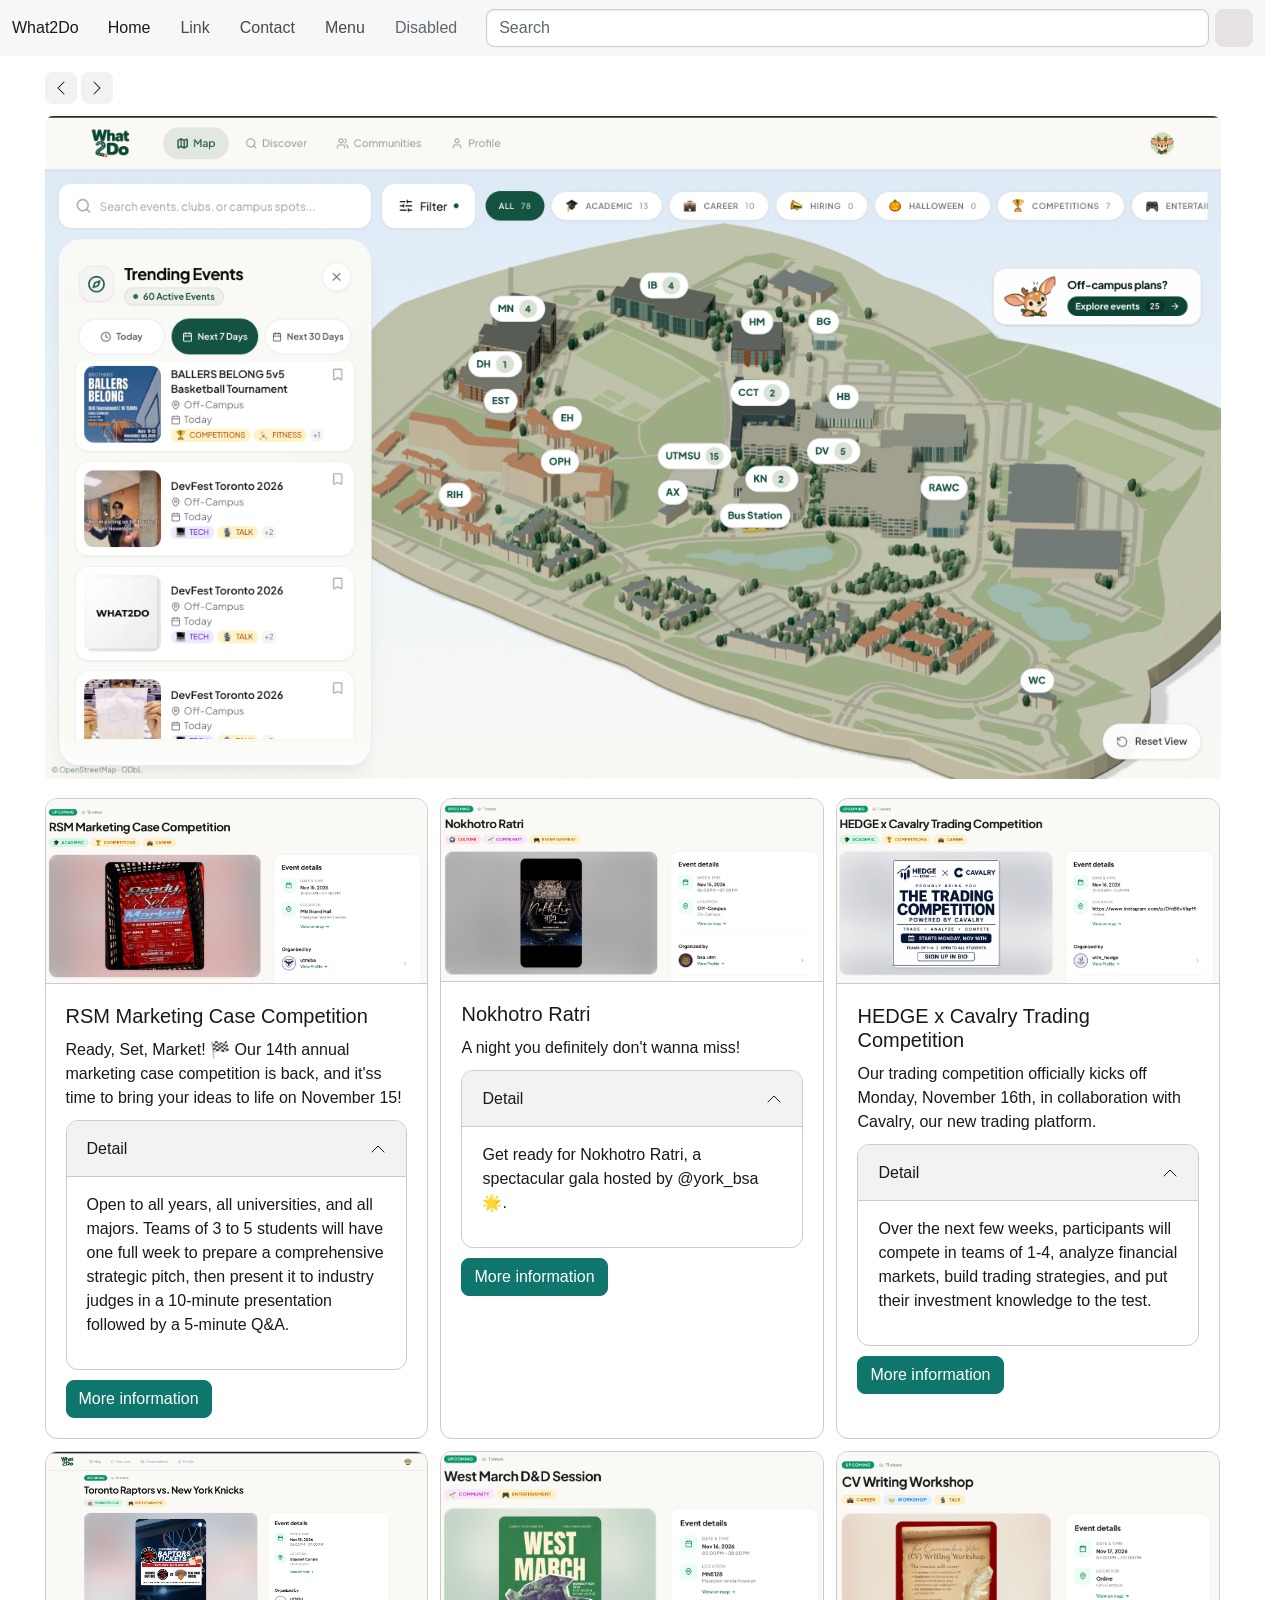
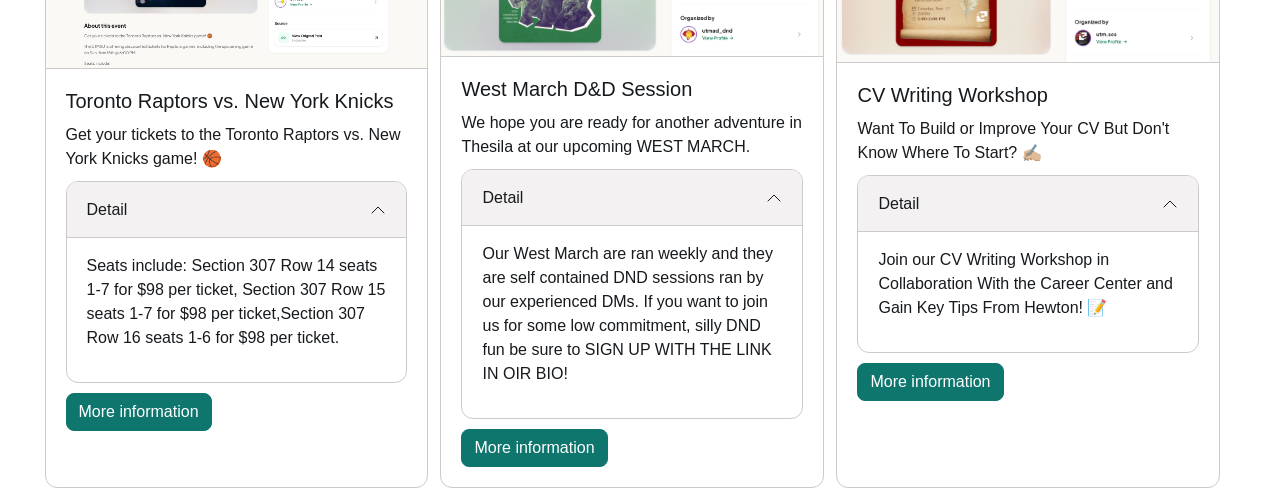
==== index.html @ e77eb095 "v16" ====
<!DOCTYPE html>
<html lang="en">
<head>
    <meta charset="UTF-8">
    <meta name="viewport" content="width=device-width, initial-scale=1.0">
    <link rel="stylesheet" href="css/bootstrap.min.css">
    <link rel="stylesheet" href="css/style.css">
    <script type="module" src="js/bootstrap.bundle.min.js"></script>
    <title>Lab6 What2do-Home</title>
</head>
<body>
    <nav class="navbar md:navbar-expand bg-1">
  <div class="container-fluid">
    <a class="navbar-brand" href="#">What2Do</a>
    <button class="btn-icon navbar-toggler" type="button" data-bs-toggle="drawer" data-bs-target="#navbarDrawer" aria-controls="navbarDrawer" aria-expanded="false" aria-label="Toggle navigation">
      <span class="navbar-toggler-icon" aria-hidden="true"></span>
    </button>
    <dialog class="drawer drawer-end" tabindex="-1" id="navbarDrawer" aria-labelledby="navbarDrawerLabel">
      <div class="drawer-header">
        <h5 class="drawer-title" id="navbarDrawerLabel">Menu</h5>
        <button type="button" class="btn-close" data-bs-dismiss="drawer" aria-label="Close"></button>
      </div>
      <div class="drawer-body mb-2 md:mb-0">
        <ul class="nav navbar-nav me-auto">
          <li class="nav-item">
            <a class="nav-link active" aria-current="page" href="index.html">Home</a>
          </li>
          <li class="nav-item">
            <a class="nav-link" href="#">Link</a>
          </li>
          <li class="nav-item">
            <a class="nav-link" href="contact.html">Contact</a>
          </li>
          <li class="nav-item">
            <button class="nav-link" type="button" data-bs-toggle="menu" aria-expanded="false">
              Menu
            </button>
            <div class="menu">
              <a class="menu-item" href="#">Action</a>
              <a class="menu-item" href="#">Another action</a>
              <hr class="menu-divider">
              <a class="menu-item" href="#">Something else here</a>
            </div>
          </li>
          <li class="nav-item">
            <a class="nav-link disabled" aria-disabled="true">Disabled</a>
          </li>
        </ul>
        <form class="hstack gap-2" role="search">
          <input class="form-control" type="search" placeholder="Search" aria-label="Search"/>
          <button class="btn-solid btn-icon theme-secondary" type="submit">
            <svg class="bi" width="16" height="16"><use href="#search" /></svg>
          </button>
        </form>
      </div>
    </dialog>
  </div>
</nav>

<div class="container mt-5">
  <div id="carouselStacked" class="carousel slide">
    <div class="d-flex justify-content-between align-items-center"><div>
        <button class="btn-icon btn-sm" type="button" data-bs-target="#carouselStacked" data-bs-slide="prev">
          <span class="carousel-icon-prev" aria-hidden="true"></span>
          <span class="visually-hidden">Previous</span>
        </button>
        <button class="btn-icon btn-sm" type="button" data-bs-target="#carouselStacked" data-bs-slide="next">
          <span class="carousel-icon-next" aria-hidden="true"></span>
          <span class="visually-hidden">Next</span>
        </button>
    </div>
  </div>
    <div class="carousel-inner rounded-5">
      <div class="carousel-item active">
        <img src="images/home.png" class="d-block w-100" alt="homepage of the website.">
      </div>
      <div class="carousel-item">
        <img src="images/club.png" class="d-block w-100" alt="event happening in DH.">
      </div>
      <div class="carousel-item">
        <img src="images/info.png" class="d-block w-100" alt="more information about the club event.">
      </div>
    </div>
  </div>
</div>

<div class="container mt-5">
  <div class="row g-4">
    <div class="col-12 md:col-6 lg:col-4">
      <section class="card h-100">
        <img src="images/club1.png" class="card-img-top" alt="more detail page of club1">
        <div class="card-body d-flex flex-column">
          <h4 class="card-title">RSM Marketing Case Competition</h4>
          <p class="card-text">Ready, Set, Market! 🏁 Our 14th annual marketing case competition is back, and it'ss time to bring your ideas to life on November 15!</p>
          
          <div class="accordion">
              <details class="accordion-item" name="card1" open>
                <summary class="accordion-header">
                  Detail
                  <svg class="accordion-icon" xmlns="http://www.w3.org/2000/svg" viewBox="0 0 16 16" fill="none" stroke="currentColor" stroke-linecap="round" stroke-linejoin="round"><path d="m2 5 6 6 6-6"/></svg>
                </summary>
                <div class="accordion-body">
                  <p class="card-text">Open to all years, all universities, and all majors. Teams of 3 to 5 students will have one full week to prepare a comprehensive strategic pitch, then present it to industry judges in a 10-minute presentation followed by a 5-minute Q&A.</p>
                </div>
              </details>
          </div>

          <button type="button" class="btn-solid theme-primary" data-bs-toggle="dialog" data-bs-target="#exampleDialog1">More information</button>
            <dialog class="dialog" id="Dialog1">
              <div class="dialog-header">
                <h1 class="dialog-title">Club detail</h1>
                <button type="button" class="btn-close" data-bs-dismiss="dialog" aria-label="Close"></button>
              </div>
              <div class="dialog-body">
                <p>📅 November 15, 2026 👥 Teams of 3 to 5 ⏱ 10-minute pitch + 5-minute Q&A 📝 Register through the link in bio.</p>
              </div>
              <div class="dialog-footer">
                <button type="button" class="btn-solid theme-secondary" data-bs-dismiss="dialog">Close</button>
                <button type="button" class="btn-solid theme-primary">See details</button>
              </div>
            </dialog>
        </div>
      </section>
    </div>

    <div class="col-12 md:col-6 lg:col-4">
      <section class="card h-100">
        <img src="images/club2.png" class="card-img-top" alt="more detail page of club2">
        <div class="card-body d-flex flex-column">
          <h4 class="card-title">Nokhotro Ratri</h4>
          <p class="card-text">A night you definitely don't wanna miss!</p>
          
          <div class="accordion">
              <details class="accordion-item" name="card2" open>
                <summary class="accordion-header">
                  Detail
                  <svg class="accordion-icon" xmlns="http://www.w3.org/2000/svg" viewBox="0 0 16 16" fill="none" stroke="currentColor" stroke-linecap="round" stroke-linejoin="round"><path d="m2 5 6 6 6-6"/></svg>
                </summary>
                <div class="accordion-body">
                  <p class="card-text">Get ready for Nokhotro Ratri, a spectacular gala hosted by @york_bsa 🌟.</p>
                </div>
              </details>
          </div>

          <button type="button" class="btn-solid theme-primary" data-bs-toggle="dialog" data-bs-target="#exampleDialog2">More information</button>
            <dialog class="dialog" id="Dialog2">
              <div class="dialog-header">
                <h1 class="dialog-title">Club detail</h1>
                <button type="button" class="btn-close" data-bs-dismiss="dialog" aria-label="Close"></button>
              </div>
              <div class="dialog-body">
                <p>📅 November 15, 2026 🕕 6:00 PM - 12:00 AM 📍 Hungarian Canadian Cultural Centre.</p>
              </div>
              <div class="dialog-footer">
                <button type="button" class="btn-solid theme-secondary" data-bs-dismiss="dialog">Close</button>
                <button type="button" class="btn-solid theme-primary">See details</button>
              </div>
            </dialog>
        </div>
      </section>
    </div>

    <div class="col-12 md:col-6 lg:col-4">
      <section class="card h-100">
        <img src="images/club3.png" class="card-img-top" alt="more detail page of club3">
        <div class="card-body d-flex flex-column">
          <h4 class="card-title">HEDGE x Cavalry Trading Competition</h4>
          <p class="card-text">Our trading competition officially kicks off Monday, November 16th, in collaboration with Cavalry, our new trading platform.</p>
          
          <div class="accordion">
              <details class="accordion-item" name="card3" open>
                <summary class="accordion-header">
                  Detail
                  <svg class="accordion-icon" xmlns="http://www.w3.org/2000/svg" viewBox="0 0 16 16" fill="none" stroke="currentColor" stroke-linecap="round" stroke-linejoin="round"><path d="m2 5 6 6 6-6"/></svg>
                </summary>
                <div class="accordion-body">
                  <p class="card-text">Over the next few weeks, participants will compete in teams of 1-4, analyze financial markets, build trading strategies, and put their investment knowledge to the test.</p>
                </div>
              </details>
          </div>

          <button type="button" class="btn-solid theme-primary" data-bs-toggle="dialog" data-bs-target="#exampleDialog3">More information</button>
            <dialog class="dialog" id="Dialog3">
              <div class="dialog-header">
                <h1 class="dialog-title">Club detail</h1>
                <button type="button" class="btn-close" data-bs-dismiss="dialog" aria-label="Close"></button>
              </div>
              <div class="dialog-body">
                <p>A cash prize is up for grabs for the top performers.</p>
              </div>
              <div class="dialog-footer">
                <button type="button" class="btn-solid theme-secondary" data-bs-dismiss="dialog">Close</button>
                <button type="button" class="btn-solid theme-primary">See details</button>
              </div>
            </dialog>
        </div>
      </section>
    </div>

    <div class="col-12 md:col-6 lg:col-4">
      <section class="card h-100">
        <img src="images/club4.png" class="card-img-top" alt="more detail page of club4">
        <div class="card-body d-flex flex-column">
          <h4 class="card-title">Toronto Raptors vs. New York Knicks</h4>
          <p class="card-text">Get your tickets to the Toronto Raptors vs. New York Knicks game! 🏀</p>
          
          <div class="accordion">
              <details class="accordion-item" name="card4" open>
                <summary class="accordion-header">
                  Detail
                  <svg class="accordion-icon" xmlns="http://www.w3.org/2000/svg" viewBox="0 0 16 16" fill="none" stroke="currentColor" stroke-linecap="round" stroke-linejoin="round"><path d="m2 5 6 6 6-6"/></svg>
                </summary>
                <div class="accordion-body">
                  <p class="card-text">Seats include: Section 307 Row 14 seats 1-7 for $98 per ticket, Section 307 Row 15 seats 1-7 for $98 per ticket,Section 307 Row 16 seats 1-6 for $98 per ticket.</p>
                </div>
              </details>
          </div>

          <button type="button" class="btn-solid theme-primary" data-bs-toggle="dialog" data-bs-target="#exampleDialog4">More information</button>
            <dialog class="dialog" id="Dialog4">
              <div class="dialog-header">
                <h1 class="dialog-title">Club detail</h1>
                <button type="button" class="btn-close" data-bs-dismiss="dialog" aria-label="Close"></button>
              </div>
              <div class="dialog-body">
                <p>The UTMSU is offering discounted tickets for Raptors games, including the upcoming game on Sun. Nov 15th @ 6:00 PM.</p>
              </div>
              <div class="dialog-footer">
                <button type="button" class="btn-solid theme-secondary" data-bs-dismiss="dialog">Close</button>
                <button type="button" class="btn-solid theme-primary">See details</button>
              </div>
            </dialog>
        </div>
      </section>
    </div>

    <div class="col-12 md:col-6 lg:col-4">
      <section class="card h-100">
        <img src="images/club5.png" class="card-img-top" alt="more detail page of club5">
        <div class="card-body d-flex flex-column">
          <h4 class="card-title">West March D&D Session</h4>
          <p class="card-text">We hope you are ready for another adventure in Thesila at our upcoming WEST MARCH.</p>
          
          <div class="accordion">
              <details class="accordion-item" name="card5" open>
                <summary class="accordion-header">
                  Detail
                  <svg class="accordion-icon" xmlns="http://www.w3.org/2000/svg" viewBox="0 0 16 16" fill="none" stroke="currentColor" stroke-linecap="round" stroke-linejoin="round"><path d="m2 5 6 6 6-6"/></svg>
                </summary>
                <div class="accordion-body">
                  <p class="card-text">Our West March are ran weekly and they are self contained DND sessions ran by our experienced DMs. If you want to join us for some low commitment, silly DND fun be sure to SIGN UP WITH THE LINK IN OIR BIO!</p>
                </div>
              </details>
          </div>

          <button type="button" class="btn-solid theme-primary" data-bs-toggle="dialog" data-bs-target="#exampleDialog5">More information</button>
            <dialog class="dialog" id="Dialog5">
              <div class="dialog-header">
                <h1 class="dialog-title">Club detail</h1>
                <button type="button" class="btn-close" data-bs-dismiss="dialog" aria-label="Close"></button>
              </div>
              <div class="dialog-body">
                <p>Monday November 16th 5:00-8:00 pm Room: MN5128.</p>
              </div>
              <div class="dialog-footer">
                <button type="button" class="btn-solid theme-secondary" data-bs-dismiss="dialog">Close</button>
                <button type="button" class="btn-solid theme-primary">See details</button>
              </div>
            </dialog>
        </div>
      </section>
    </div>
    
    <div class="col-12 md:col-6 lg:col-4">
      <section class="card h-100">
        <img src="images/club6.png" class="card-img-top" alt="more detail page of club6">
        <div class="card-body d-flex flex-column">
          <h4 class="card-title">CV Writing Workshop</h4>
          <p class="card-text">Want To Build or Improve Your CV But Don't Know Where To Start? ✍🏼</p>
          
          <div class="accordion">
              <details class="accordion-item" name="card6" open>
                <summary class="accordion-header">
                  Detail
                  <svg class="accordion-icon" xmlns="http://www.w3.org/2000/svg" viewBox="0 0 16 16" fill="none" stroke="currentColor" stroke-linecap="round" stroke-linejoin="round"><path d="m2 5 6 6 6-6"/></svg>
                </summary>
                <div class="accordion-body">
                  <p class="card-text">Join our CV Writing Workshop in Collaboration With the Career Center and Gain Key Tips From Hewton! 📝</p>
                </div>
              </details>
          </div>

          <button type="button" class="btn-solid theme-primary" data-bs-toggle="dialog" data-bs-target="#exampleDialog6">More information</button>
            <dialog class="dialog" id="Dialog6">
              <div class="dialog-header">
                <h1 class="dialog-title">Club detail</h1>
                <button type="button" class="btn-close" data-bs-dismiss="dialog" aria-label="Close"></button>
              </div>
              <div class="dialog-body">
                <p>Register Now Using The Link in Bio ‼️</p>
              </div>
              <div class="dialog-footer">
                <button type="button" class="btn-solid theme-secondary" data-bs-dismiss="dialog">Close</button>
                <button type="button" class="btn-solid theme-primary">See details</button>
              </div>
            </dialog>
        </div>
      </section>
    </div>

  </div>
</div>

</body>
</html>
---- css/style.css ----
:root {
--bs-primary-bg: #0f766e;
--bs-primary-fg: #0f766e;
--bs-primary-fg-emphasis: #0a5249;
--bs-primary-border: #0f766e;
--bs-primary-focus-ring: #0f766e;
--bs-primary-contrast: #ffffff;
}
.btn-solid.theme-primary {
--bs-theme-bg: #0f766e;
--bs-theme-border: #0f766e;
--bs-theme-contrast: #ffffff;
}
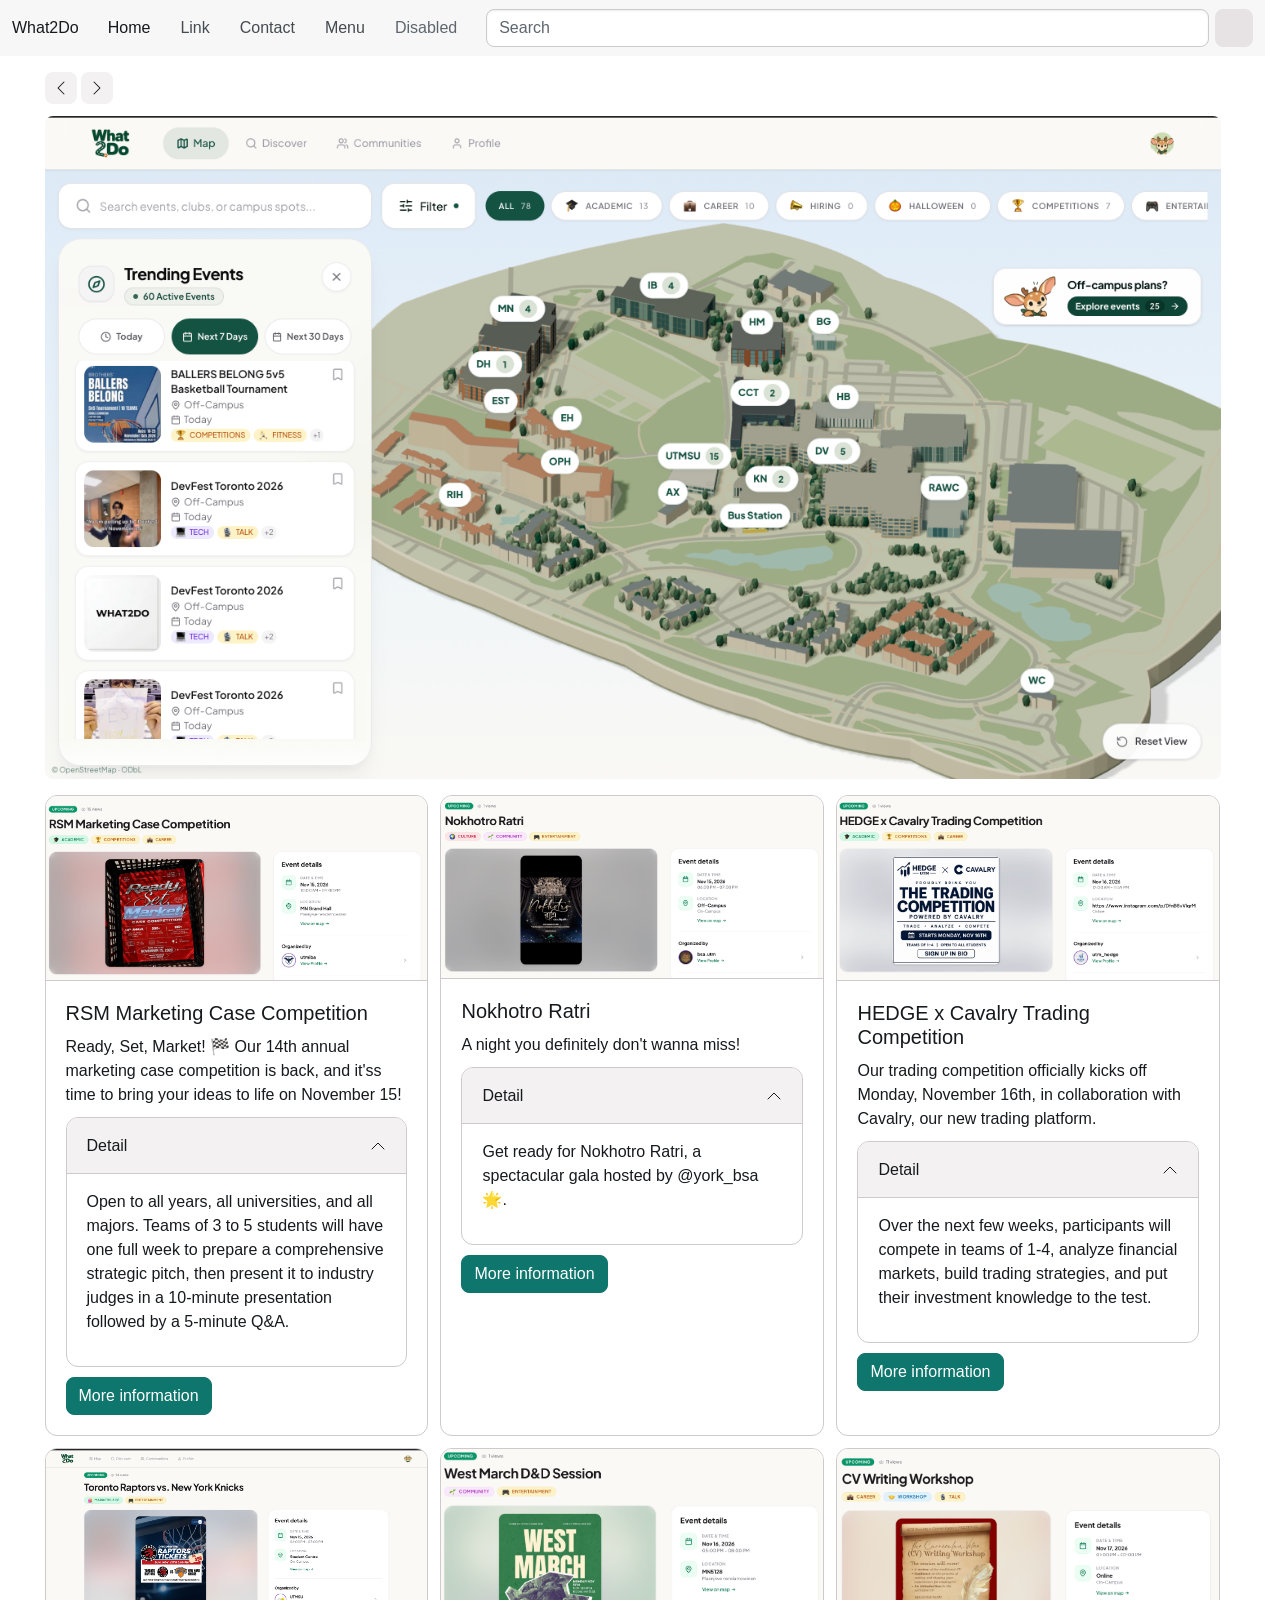
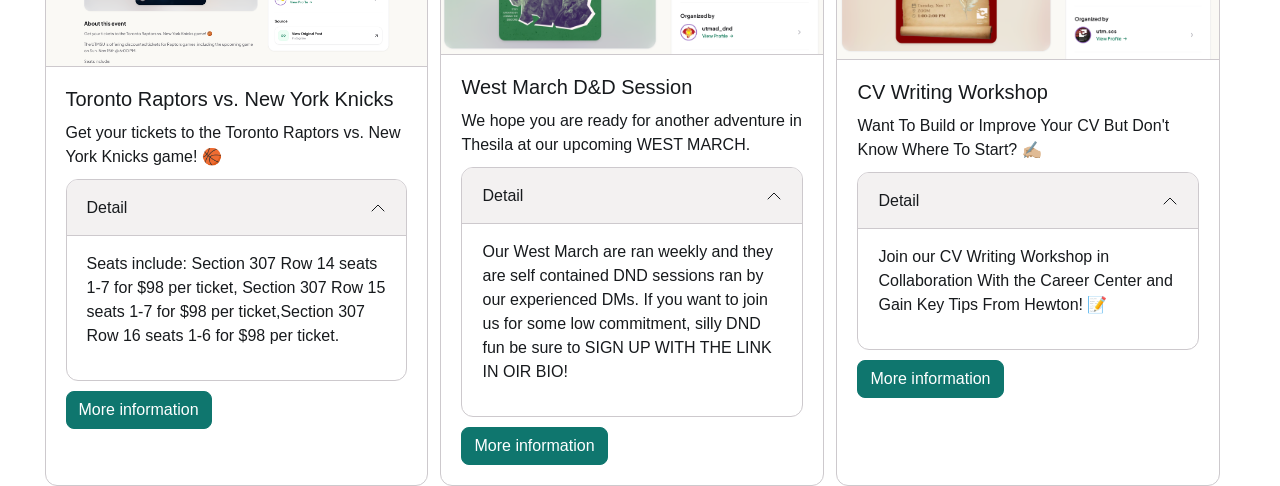
==== commit d36b6632: "v18" ====
--- a/index.html
+++ b/index.html
@@ -105,7 +105,7 @@
               </details>
           </div>
 
-          <button type="button" class="btn-solid theme-primary" data-bs-toggle="dialog" data-bs-target="#exampleDialog1">More information</button>
+          <button type="button" class="btn-solid theme-primary" data-bs-toggle="dialog" data-bs-target="#Dialog1">More information</button>
             <dialog class="dialog" id="Dialog1">
               <div class="dialog-header">
                 <h1 class="dialog-title">Club detail</h1>
@@ -142,7 +142,7 @@
               </details>
           </div>
 
-          <button type="button" class="btn-solid theme-primary" data-bs-toggle="dialog" data-bs-target="#exampleDialog2">More information</button>
+          <button type="button" class="btn-solid theme-primary" data-bs-toggle="dialog" data-bs-target="#Dialog2">More information</button>
             <dialog class="dialog" id="Dialog2">
               <div class="dialog-header">
                 <h1 class="dialog-title">Club detail</h1>
@@ -179,7 +179,7 @@
               </details>
           </div>
 
-          <button type="button" class="btn-solid theme-primary" data-bs-toggle="dialog" data-bs-target="#exampleDialog3">More information</button>
+          <button type="button" class="btn-solid theme-primary" data-bs-toggle="dialog" data-bs-target="#Dialog3">More information</button>
             <dialog class="dialog" id="Dialog3">
               <div class="dialog-header">
                 <h1 class="dialog-title">Club detail</h1>
@@ -216,7 +216,7 @@
               </details>
           </div>
 
-          <button type="button" class="btn-solid theme-primary" data-bs-toggle="dialog" data-bs-target="#exampleDialog4">More information</button>
+          <button type="button" class="btn-solid theme-primary" data-bs-toggle="dialog" data-bs-target="#Dialog4">More information</button>
             <dialog class="dialog" id="Dialog4">
               <div class="dialog-header">
                 <h1 class="dialog-title">Club detail</h1>
@@ -253,7 +253,7 @@
               </details>
           </div>
 
-          <button type="button" class="btn-solid theme-primary" data-bs-toggle="dialog" data-bs-target="#exampleDialog5">More information</button>
+          <button type="button" class="btn-solid theme-primary" data-bs-toggle="dialog" data-bs-target="#Dialog5">More information</button>
             <dialog class="dialog" id="Dialog5">
               <div class="dialog-header">
                 <h1 class="dialog-title">Club detail</h1>
@@ -290,7 +290,7 @@
               </details>
           </div>
 
-          <button type="button" class="btn-solid theme-primary" data-bs-toggle="dialog" data-bs-target="#exampleDialog6">More information</button>
+          <button type="button" class="btn-solid theme-primary" data-bs-toggle="dialog" data-bs-target="#Dialog6">More information</button>
             <dialog class="dialog" id="Dialog6">
               <div class="dialog-header">
                 <h1 class="dialog-title">Club detail</h1>
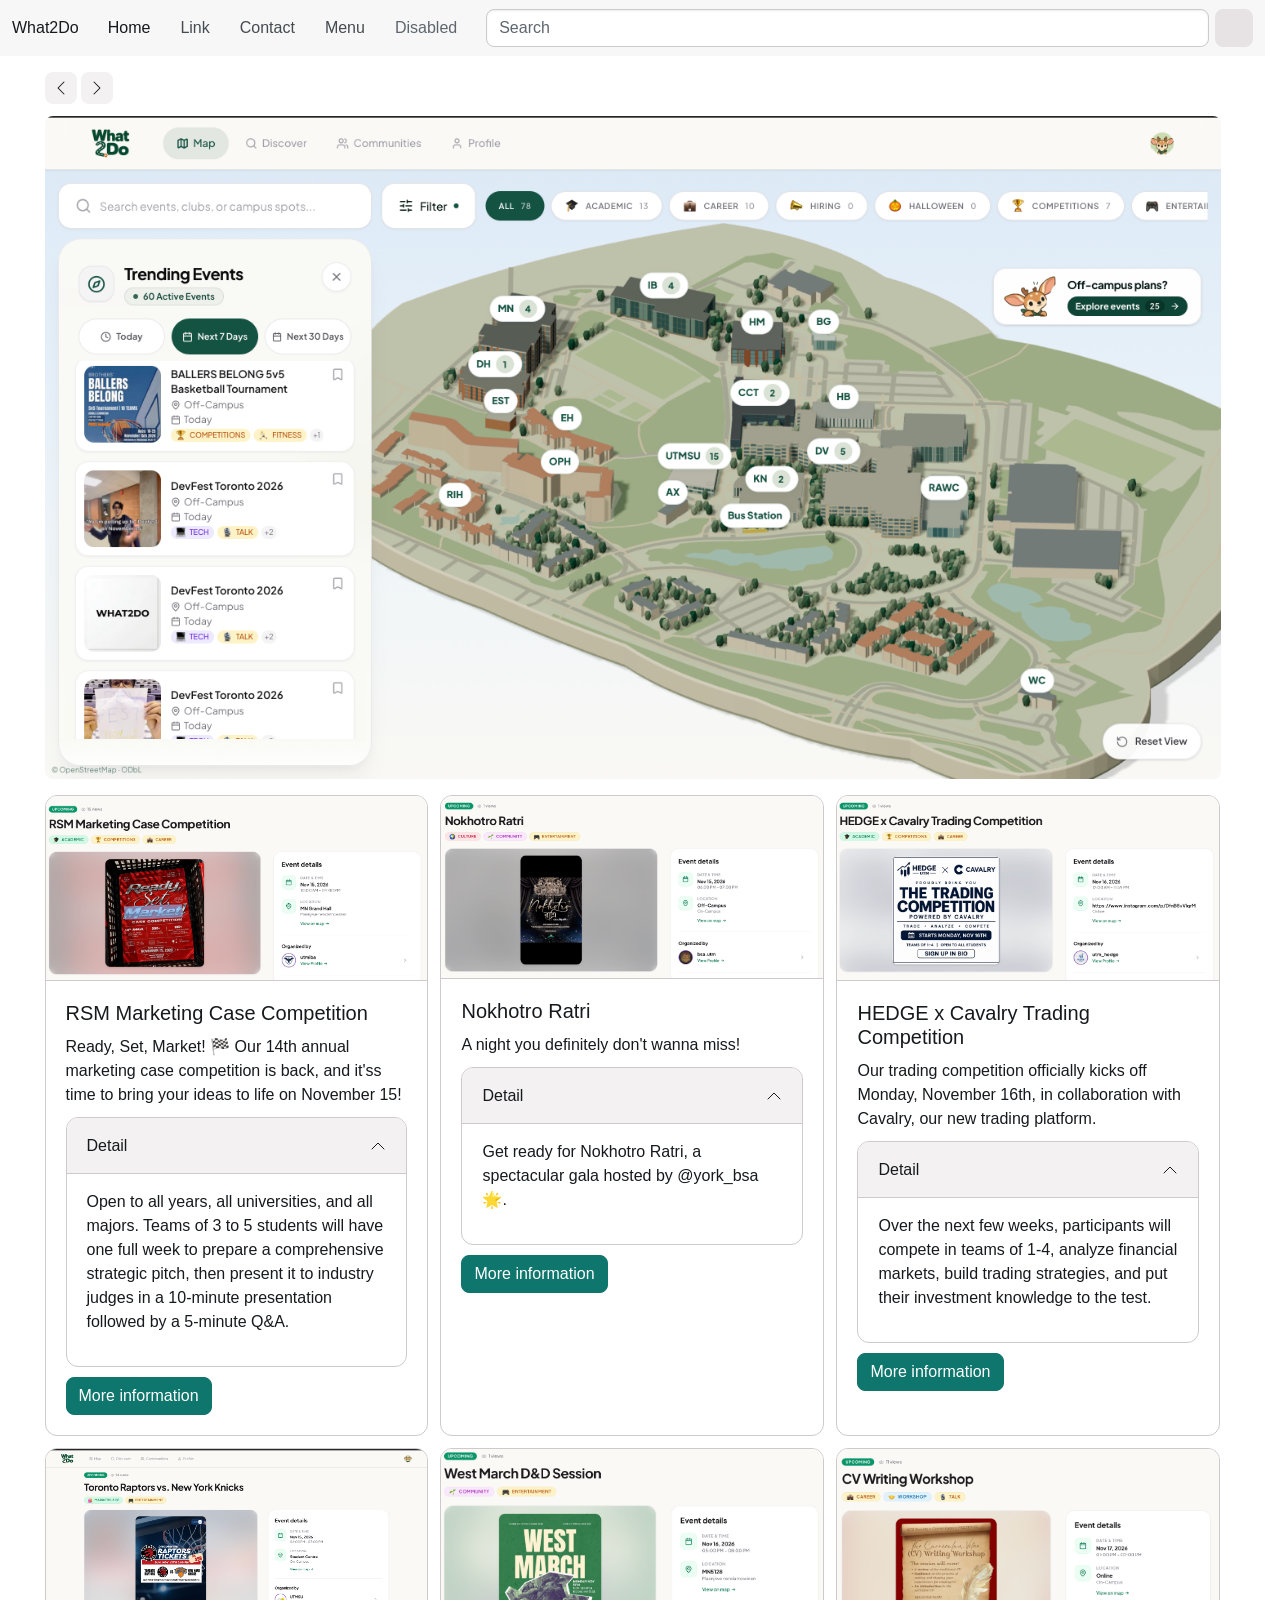
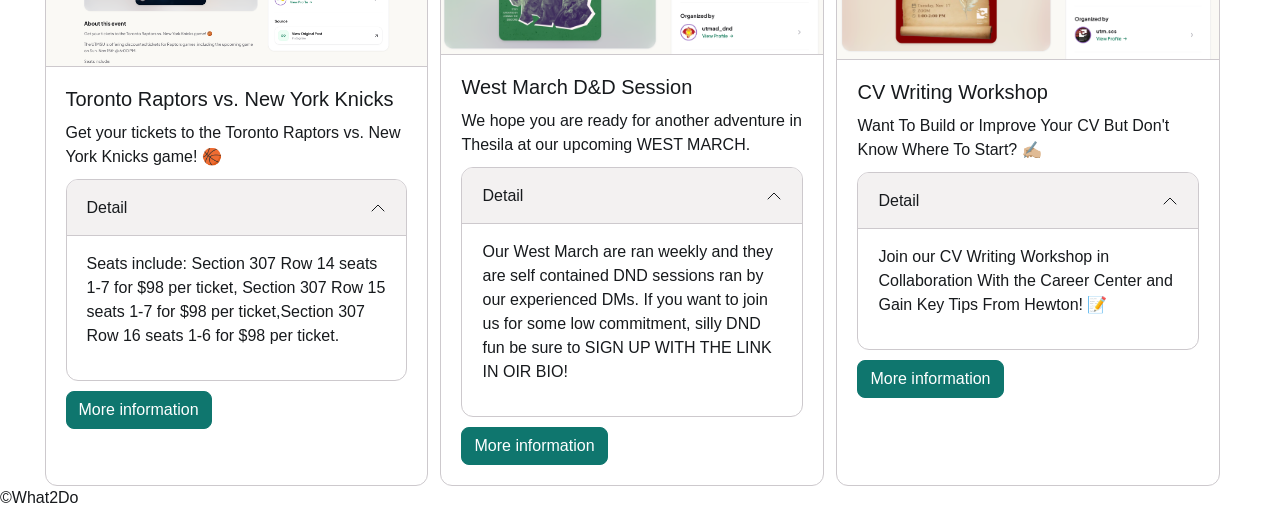
==== commit a8110801: "v19" ====
--- a/index.html
+++ b/index.html
@@ -311,5 +311,8 @@
   </div>
 </div>
 
+<footer>
+    <p>&copy;What2Do</p>
+</footer>
 </body>
 </html>
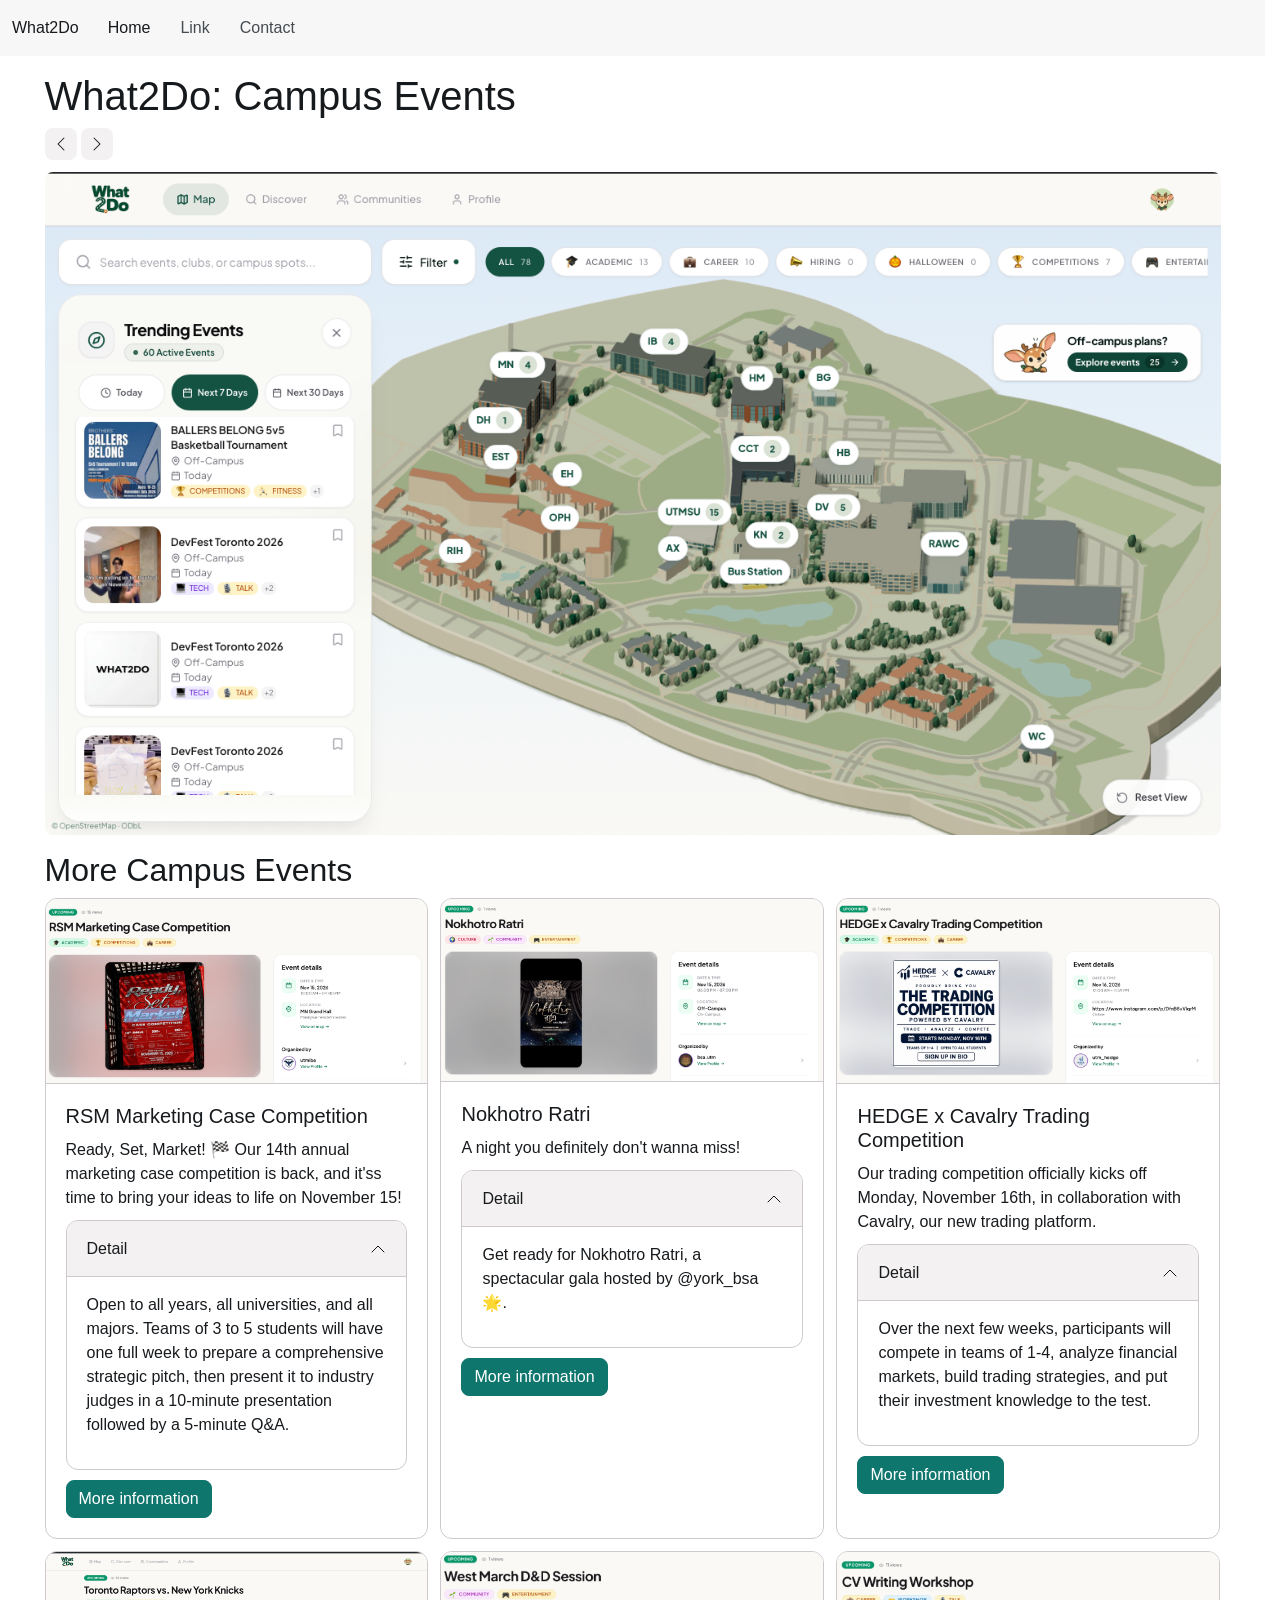
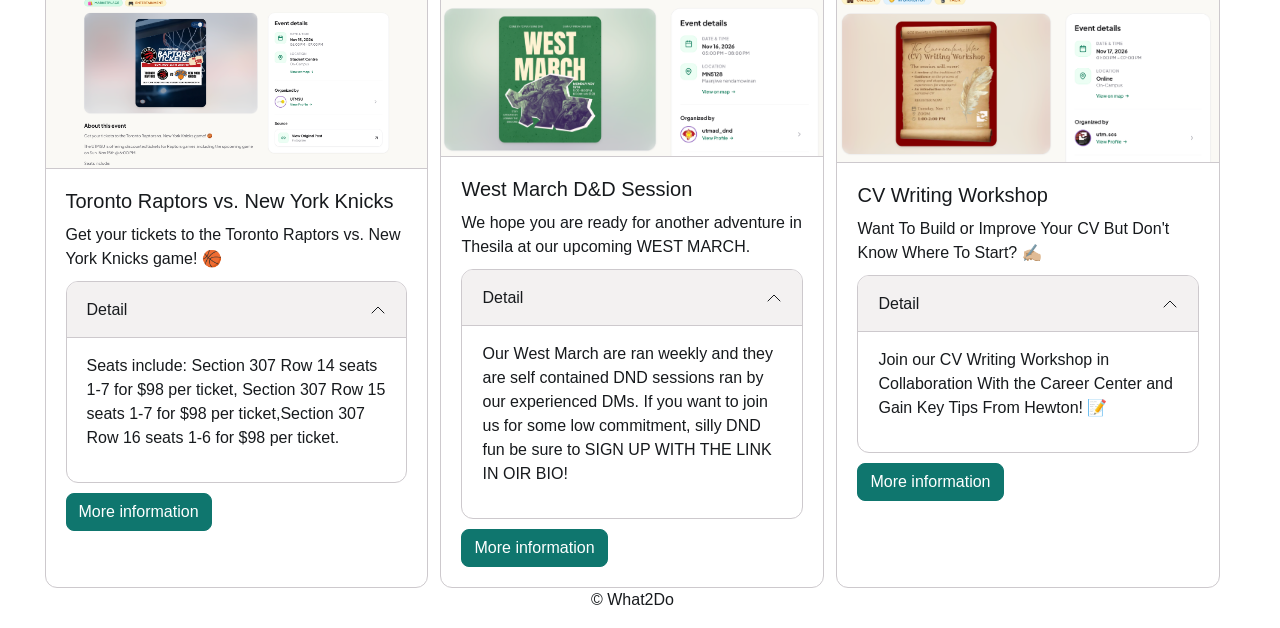
==== commit 029cdae8: "v21" ====
--- a/index.html
+++ b/index.html
@@ -31,33 +31,14 @@
           <li class="nav-item">
             <a class="nav-link" href="contact.html">Contact</a>
           </li>
-          <li class="nav-item">
-            <button class="nav-link" type="button" data-bs-toggle="menu" aria-expanded="false">
-              Menu
-            </button>
-            <div class="menu">
-              <a class="menu-item" href="#">Action</a>
-              <a class="menu-item" href="#">Another action</a>
-              <hr class="menu-divider">
-              <a class="menu-item" href="#">Something else here</a>
-            </div>
-          </li>
-          <li class="nav-item">
-            <a class="nav-link disabled" aria-disabled="true">Disabled</a>
-          </li>
-        </ul>
-        <form class="hstack gap-2" role="search">
-          <input class="form-control" type="search" placeholder="Search" aria-label="Search"/>
-          <button class="btn-solid btn-icon theme-secondary" type="submit">
-            <svg class="bi" width="16" height="16"><use href="#search" /></svg>
-          </button>
-        </form>
       </div>
     </dialog>
   </div>
 </nav>
 
+<main>
 <div class="container mt-5">
+  <h1 class="mb-3">What2Do: Campus Events</h1>
   <div id="carouselStacked" class="carousel slide">
     <div class="d-flex justify-content-between align-items-center"><div>
         <button class="btn-icon btn-sm" type="button" data-bs-target="#carouselStacked" data-bs-slide="prev">
@@ -85,6 +66,7 @@
 </div>
 
 <div class="container mt-5">
+  <h2 class="mb-3">More Campus Events</h2>
   <div class="row g-4">
     <div class="col-12 md:col-6 lg:col-4">
       <section class="card h-100">
@@ -108,7 +90,7 @@
           <button type="button" class="btn-solid theme-primary" data-bs-toggle="dialog" data-bs-target="#Dialog1">More information</button>
             <dialog class="dialog" id="Dialog1">
               <div class="dialog-header">
-                <h1 class="dialog-title">Club detail</h1>
+                <h4 class="dialog-title">RSM Case Competition</h4>
                 <button type="button" class="btn-close" data-bs-dismiss="dialog" aria-label="Close"></button>
               </div>
               <div class="dialog-body">
@@ -310,9 +292,11 @@
 
   </div>
 </div>
-
-<footer>
-    <p>&copy;What2Do</p>
+</main>
+
+<footer class="text-center">
+    <p>&copy; What2Do</p>
 </footer>
+
 </body>
 </html>
--- a/css/style.css
+++ b/css/style.css
@@ -10,4 +10,5 @@
 --bs-theme-bg: #0f766e;
 --bs-theme-border: #0f766e;
 --bs-theme-contrast: #ffffff;
-}+}
+
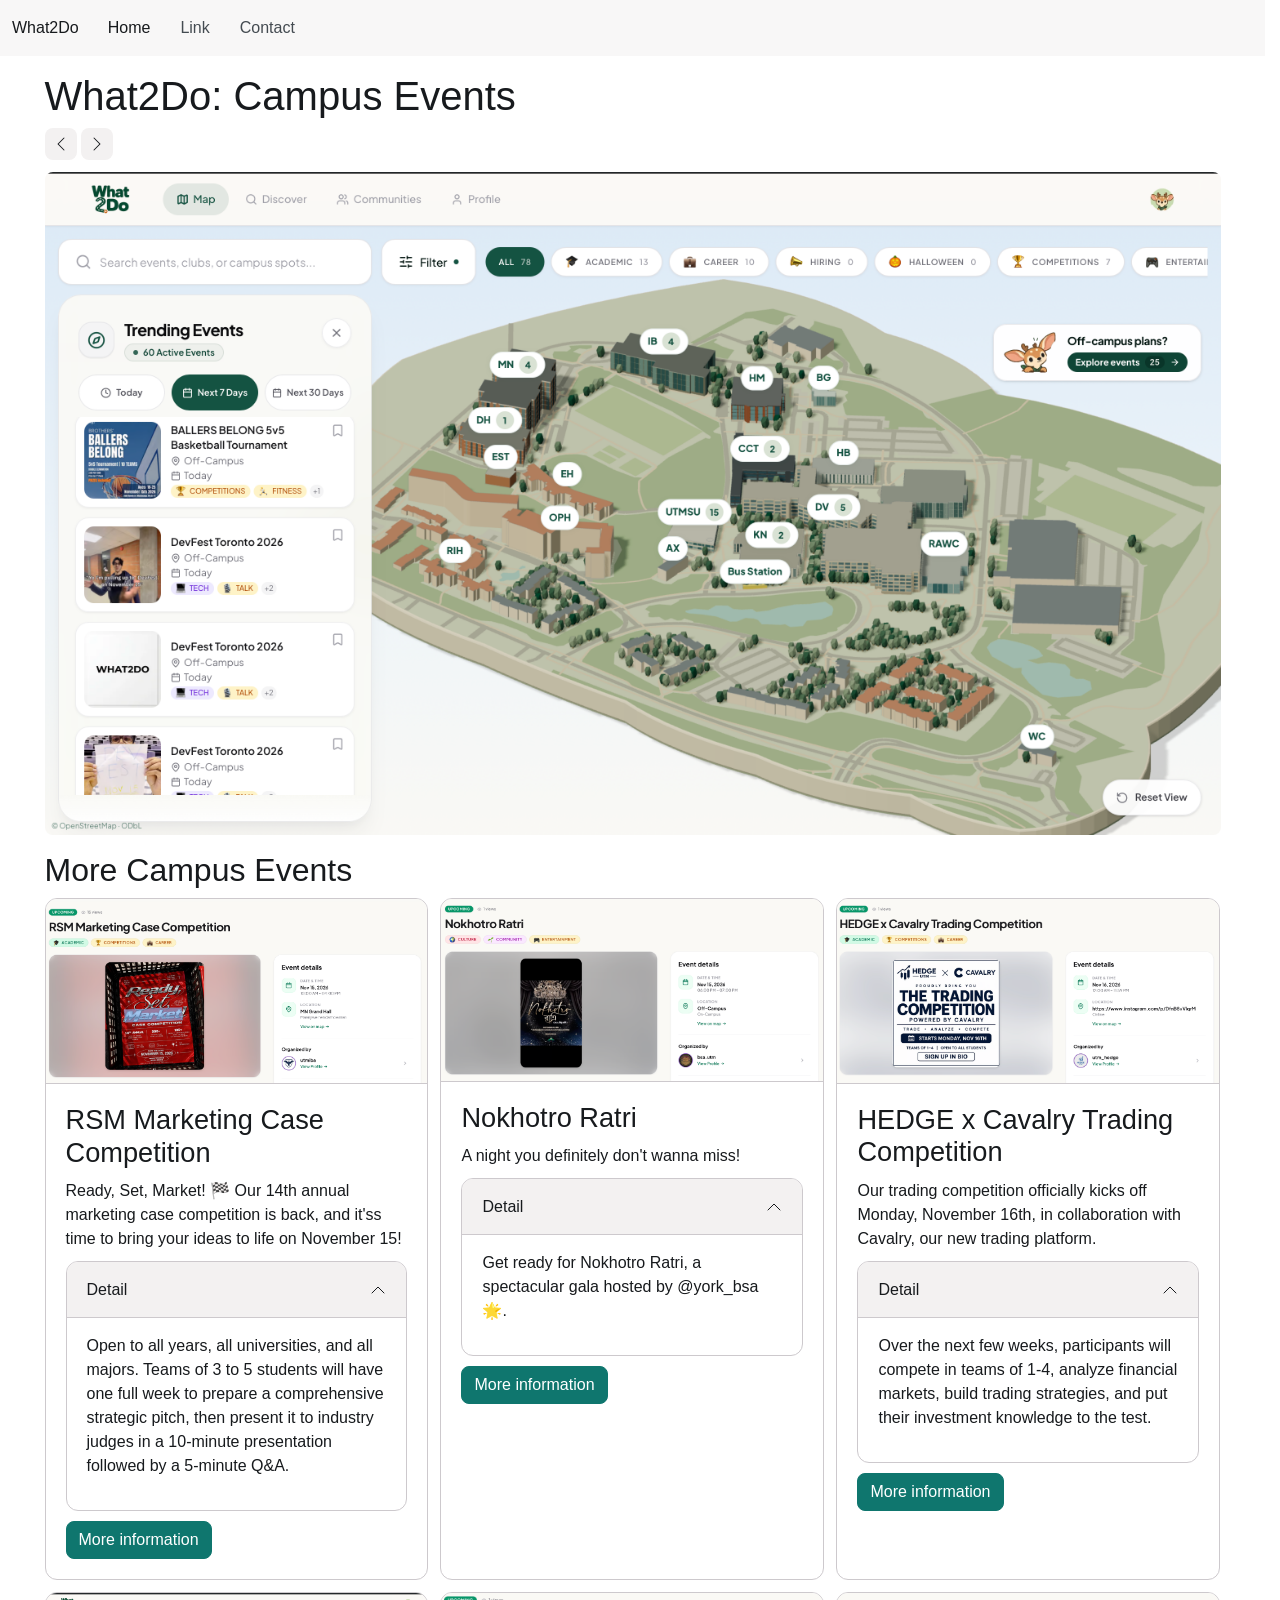
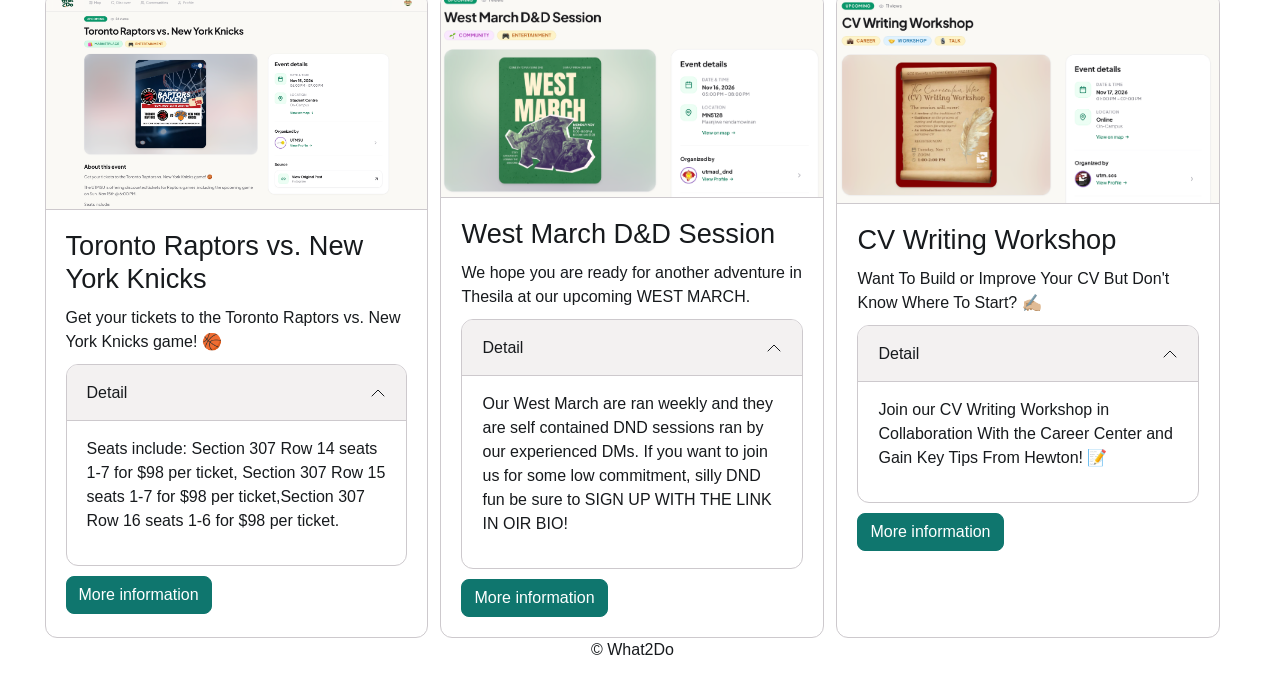
==== commit b70c5686: "v24" ====
--- a/index.html
+++ b/index.html
@@ -31,6 +31,7 @@
           <li class="nav-item">
             <a class="nav-link" href="contact.html">Contact</a>
           </li>
+        </ul>
       </div>
     </dialog>
   </div>
@@ -53,13 +54,13 @@
   </div>
     <div class="carousel-inner rounded-5">
       <div class="carousel-item active">
-        <img src="images/home.png" class="d-block w-100" alt="homepage of the website.">
+        <img src="images/home.png" class="d-block w-100" alt="Screenshot of the What2Do homepage">
       </div>
       <div class="carousel-item">
-        <img src="images/club.png" class="d-block w-100" alt="event happening in DH.">
+        <img src="images/club.png" class="d-block w-100" alt="Screenshot of a club event listing on What2Do">
       </div>
       <div class="carousel-item">
-        <img src="images/info.png" class="d-block w-100" alt="more information about the club event.">
+        <img src="images/info.png" class="d-block w-100" alt="Screenshot of the details page for a club event">
       </div>
     </div>
   </div>
@@ -70,9 +71,9 @@
   <div class="row g-4">
     <div class="col-12 md:col-6 lg:col-4">
       <section class="card h-100">
-        <img src="images/club1.png" class="card-img-top" alt="more detail page of club1">
-        <div class="card-body d-flex flex-column">
-          <h4 class="card-title">RSM Marketing Case Competition</h4>
+        <img src="images/club1.png" class="card-img-top" alt="Poster for the RSM Marketing Case Competition">
+        <div class="card-body d-flex flex-column">
+          <h3 class="card-title">RSM Marketing Case Competition</h3>
           <p class="card-text">Ready, Set, Market! 🏁 Our 14th annual marketing case competition is back, and it'ss time to bring your ideas to life on November 15!</p>
           
           <div class="accordion">
@@ -107,9 +108,9 @@
 
     <div class="col-12 md:col-6 lg:col-4">
       <section class="card h-100">
-        <img src="images/club2.png" class="card-img-top" alt="more detail page of club2">
-        <div class="card-body d-flex flex-column">
-          <h4 class="card-title">Nokhotro Ratri</h4>
+        <img src="images/club2.png" class="card-img-top" alt="Poster for the Nokhotro Ratri gala">
+        <div class="card-body d-flex flex-column">
+          <h3 class="card-title">Nokhotro Ratri</h3>
           <p class="card-text">A night you definitely don't wanna miss!</p>
           
           <div class="accordion">
@@ -127,7 +128,7 @@
           <button type="button" class="btn-solid theme-primary" data-bs-toggle="dialog" data-bs-target="#Dialog2">More information</button>
             <dialog class="dialog" id="Dialog2">
               <div class="dialog-header">
-                <h1 class="dialog-title">Club detail</h1>
+                <h4 class="dialog-title">Nokhotro Ratri</h4>
                 <button type="button" class="btn-close" data-bs-dismiss="dialog" aria-label="Close"></button>
               </div>
               <div class="dialog-body">
@@ -144,9 +145,9 @@
 
     <div class="col-12 md:col-6 lg:col-4">
       <section class="card h-100">
-        <img src="images/club3.png" class="card-img-top" alt="more detail page of club3">
-        <div class="card-body d-flex flex-column">
-          <h4 class="card-title">HEDGE x Cavalry Trading Competition</h4>
+        <img src="images/club3.png" class="card-img-top" alt="Poster for the HEDGE x Cavalry Trading Competition">
+        <div class="card-body d-flex flex-column">
+          <h3 class="card-title">HEDGE x Cavalry Trading Competition</h3>
           <p class="card-text">Our trading competition officially kicks off Monday, November 16th, in collaboration with Cavalry, our new trading platform.</p>
           
           <div class="accordion">
@@ -164,7 +165,7 @@
           <button type="button" class="btn-solid theme-primary" data-bs-toggle="dialog" data-bs-target="#Dialog3">More information</button>
             <dialog class="dialog" id="Dialog3">
               <div class="dialog-header">
-                <h1 class="dialog-title">Club detail</h1>
+                <h4 class="dialog-title">HEDGE x Cavalry Trading Competition</h4>
                 <button type="button" class="btn-close" data-bs-dismiss="dialog" aria-label="Close"></button>
               </div>
               <div class="dialog-body">
@@ -181,9 +182,9 @@
 
     <div class="col-12 md:col-6 lg:col-4">
       <section class="card h-100">
-        <img src="images/club4.png" class="card-img-top" alt="more detail page of club4">
-        <div class="card-body d-flex flex-column">
-          <h4 class="card-title">Toronto Raptors vs. New York Knicks</h4>
+        <img src="images/club4.png" class="card-img-top" alt="Poster for discounted Raptors vs. Knicks tickets">
+        <div class="card-body d-flex flex-column">
+          <h3 class="card-title">Toronto Raptors vs. New York Knicks</h3>
           <p class="card-text">Get your tickets to the Toronto Raptors vs. New York Knicks game! 🏀</p>
           
           <div class="accordion">
@@ -201,7 +202,7 @@
           <button type="button" class="btn-solid theme-primary" data-bs-toggle="dialog" data-bs-target="#Dialog4">More information</button>
             <dialog class="dialog" id="Dialog4">
               <div class="dialog-header">
-                <h1 class="dialog-title">Club detail</h1>
+                <h4 class="dialog-title">Raptors vs. Knicks</h4>
                 <button type="button" class="btn-close" data-bs-dismiss="dialog" aria-label="Close"></button>
               </div>
               <div class="dialog-body">
@@ -218,9 +219,9 @@
 
     <div class="col-12 md:col-6 lg:col-4">
       <section class="card h-100">
-        <img src="images/club5.png" class="card-img-top" alt="more detail page of club5">
-        <div class="card-body d-flex flex-column">
-          <h4 class="card-title">West March D&D Session</h4>
+        <img src="images/club5.png" class="card-img-top" alt="Poster for the West March D&D session">
+        <div class="card-body d-flex flex-column">
+          <h3 class="card-title">West March D&D Session</h3>
           <p class="card-text">We hope you are ready for another adventure in Thesila at our upcoming WEST MARCH.</p>
           
           <div class="accordion">
@@ -238,7 +239,7 @@
           <button type="button" class="btn-solid theme-primary" data-bs-toggle="dialog" data-bs-target="#Dialog5">More information</button>
             <dialog class="dialog" id="Dialog5">
               <div class="dialog-header">
-                <h1 class="dialog-title">Club detail</h1>
+                <h4 class="dialog-title">West March D&amp;D</h4>
                 <button type="button" class="btn-close" data-bs-dismiss="dialog" aria-label="Close"></button>
               </div>
               <div class="dialog-body">
@@ -255,9 +256,9 @@
     
     <div class="col-12 md:col-6 lg:col-4">
       <section class="card h-100">
-        <img src="images/club6.png" class="card-img-top" alt="more detail page of club6">
-        <div class="card-body d-flex flex-column">
-          <h4 class="card-title">CV Writing Workshop</h4>
+        <img src="images/club6.png" class="card-img-top" alt="Poster for the CV Writing Workshop">
+        <div class="card-body d-flex flex-column">
+          <h3 class="card-title">CV Writing Workshop</h3>
           <p class="card-text">Want To Build or Improve Your CV But Don't Know Where To Start? ✍🏼</p>
           
           <div class="accordion">
@@ -275,7 +276,7 @@
           <button type="button" class="btn-solid theme-primary" data-bs-toggle="dialog" data-bs-target="#Dialog6">More information</button>
             <dialog class="dialog" id="Dialog6">
               <div class="dialog-header">
-                <h1 class="dialog-title">Club detail</h1>
+                <h4 class="dialog-title">CV Writing Workshop</h4>
                 <button type="button" class="btn-close" data-bs-dismiss="dialog" aria-label="Close"></button>
               </div>
               <div class="dialog-body">
--- a/css/style.css
+++ b/css/style.css
@@ -11,4 +11,3 @@
 --bs-theme-border: #0f766e;
 --bs-theme-contrast: #ffffff;
 }
-
